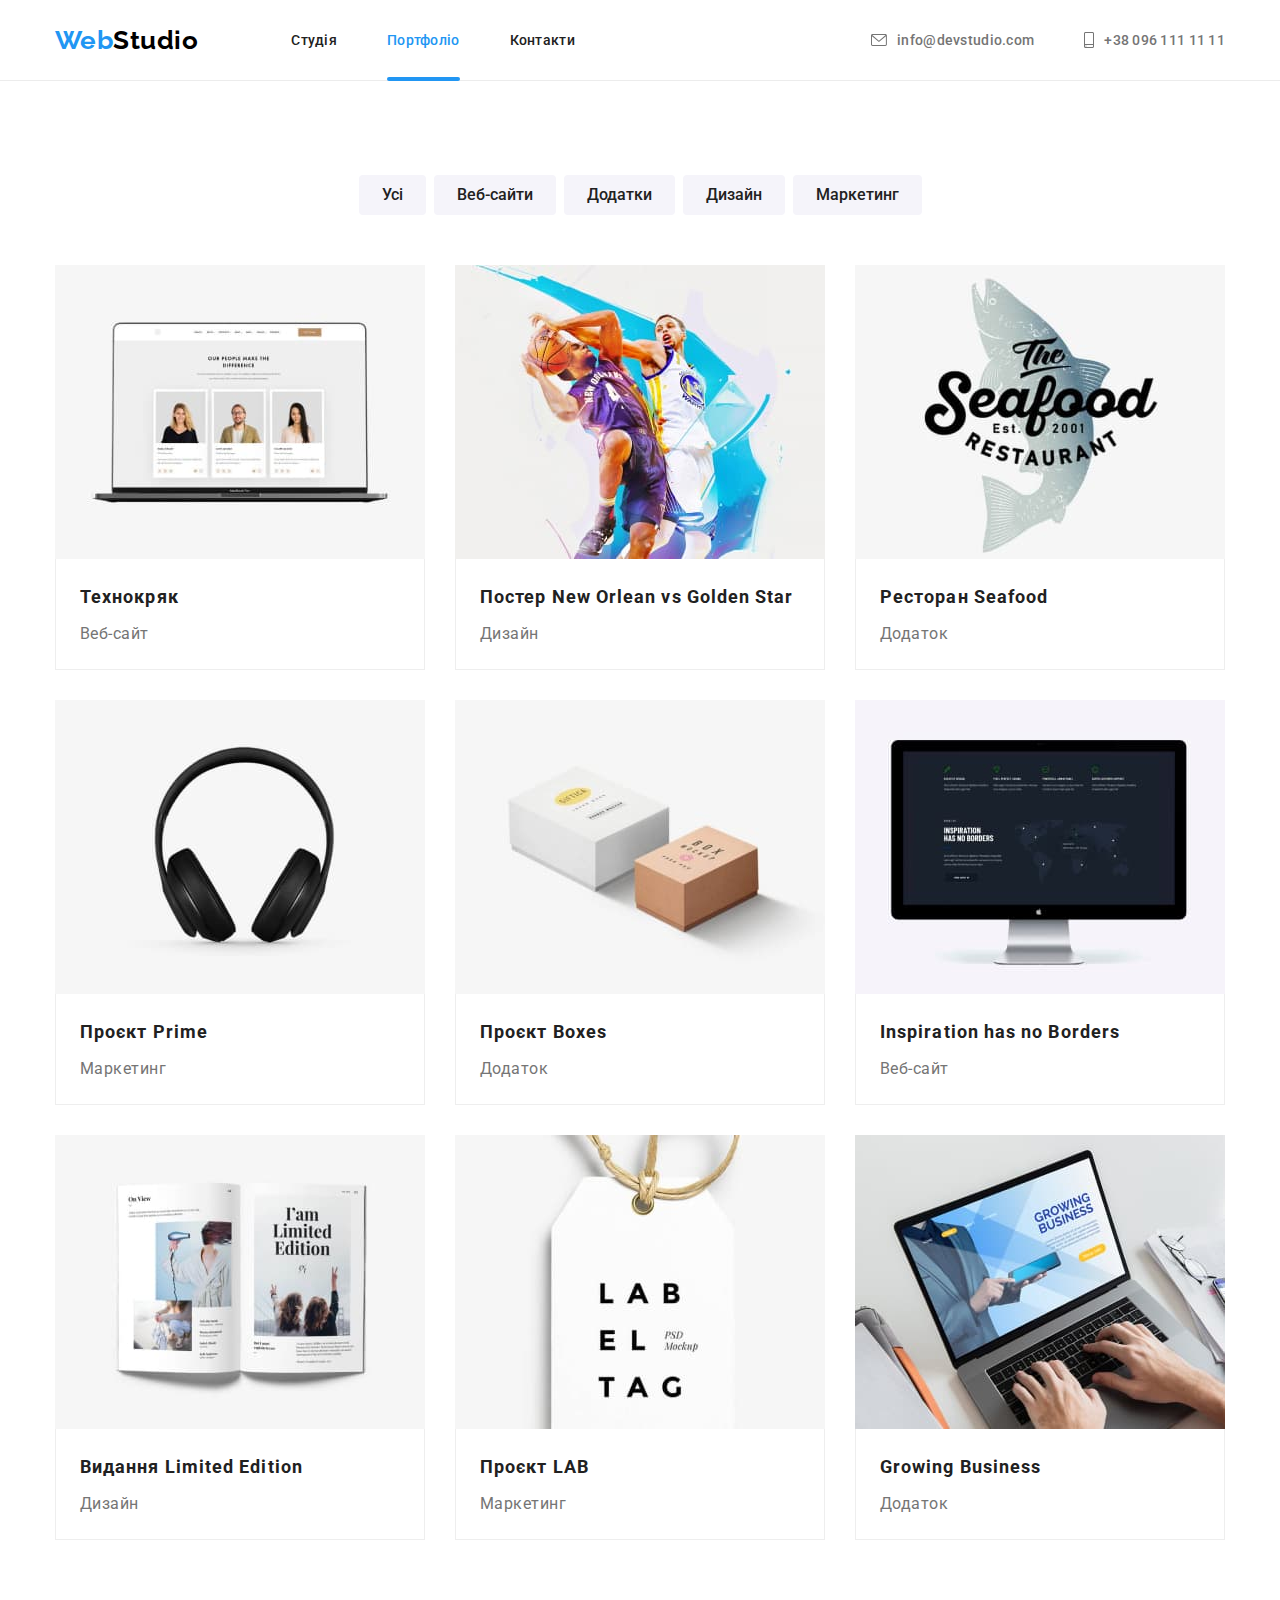
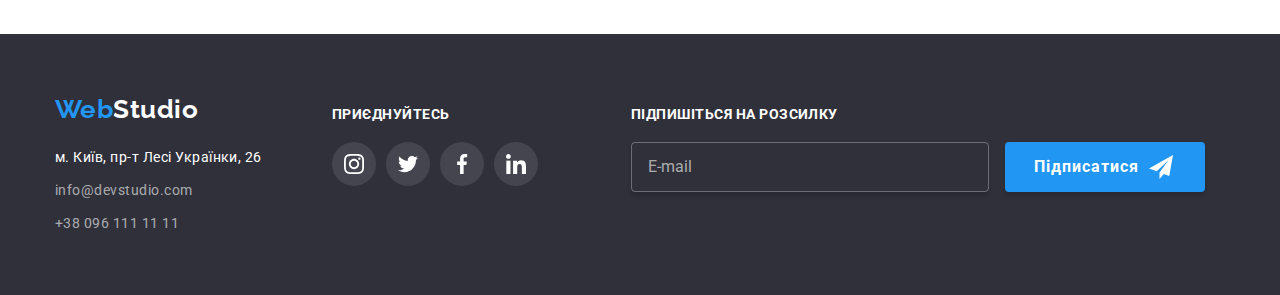
==== portfolio.html @ 0861af61 "4.12" ====
<!DOCTYPE html>
<html lang="uk">
  <head>
    <meta charset="UTF-8" />
    <meta http-equiv="X-UA-Compatible" content="IE=edge" />
    <meta name="viewport" content="width=device-width, initial-scale=1.0" />
    <title>Портфоліо</title>
    <link
      rel="stylesheet"
      href="https://cdnjs.cloudflare.com/ajax/libs/modern-normalize/1.1.0/modern-normalize.css"
    />
    <link
      href="https://fonts.googleapis.com/css2?family=Raleway:wght@700&family=Roboto:wght@400;500;700;900&display=swap"
      rel="stylesheet"
    />
    <link rel="stylesheet" href="./css/styles.css" />
  </head>
  <body class="page-body">
    <!-- Шапка сайта -->
    <header class="page-header">
      <div class="container">
        <a class="header-logo link" href="./index.html">
          <span class="header-logo-web">Web</span>Studio</a
        >
        <nav class="main-nav">
          <ul class="site-nav list">
            <li class="item">
              <a class="link" href="./index.html">Студія</a>
            </li>
            <li class="current item">
              <a class="current link" href="./portfolio.html">Портфоліо</a>
            </li>
            <li class="item"><a class="link" href="">Контакти</a></li>
          </ul>
        </nav>
        <ul class="auth-nav list">
          <li class="item">
            <a class="link" href="mailto:info@devstudio.com"
              ><svg class="auth-icon" width="16" height="12">
                <use href="./images/icons.svg#icon-envelope"></use></svg
              >info@devstudio.com</a
            >
          </li>
          <li class="item">
            <a class="link" href="tel:+380961111111"
              ><svg class="auth-icon" width="10" height="16">
                <use href="./images/icons.svg#icon-smartphone"></use></svg
              >+38 096 111 11 11</a
            >
          </li>
        </ul>
      </div>
    </header>
    <main>
      <!-- Портфоліо -->
      <section class="section portfolio">
        <div class="container">
          <h1 class="portfolio-title" hidden>Портфоліо</h1>
          <ul class="filters list">
            <li class="item">
              <button class="button" type="button">Усі</button>
            </li>
            <li class="item">
              <button class="button" type="button">Веб-сайти</button>
            </li>
            <li class="item">
              <button class="button" type="button">Додатки</button>
            </li>
            <li class="item">
              <button class="button" type="button">Дизайн</button>
            </li>
            <li class="item">
              <button class="button" type="button">Маркетинг</button>
            </li>
          </ul>
          <ul class="portfolio-list list">
            <li class="card">
              <a class="portfolio-link link" href="">
                <div class="portfolio-thumb">
                  <img
                    class="img"
                    src="./images/portfolio-technokryak.jpg"
                    alt="Сторінка сайту з трьома фото персоналу "
                    width="370"
                  />
                  <p class="caption">
                    Ресурс пропонує комплексні пропозиції з різним рівнем
                    функціоналу та сервісів. Все це дозволить відвідувачу
                    отримати вичерпні відомості про компанію чи приватну особу.
                  </p>
                </div>
                <div class="description">
                  <h2 class="title">Технокряк</h2>
                  <p class="text">Веб-сайт</p>
                </div>
              </a>
            </li>
            <li class="card">
              <a class="portfolio-link link" href="">
                <div class="portfolio-thumb">
                  <img
                    class="img"
                    src="./images/portfolio-poster.jpg"
                    alt="Фото баскетболістів у грі"
                    width="370"
                  />
                  <p class="caption">
                    Ресурс пропонує комплексні пропозиції з різним рівнем
                    функціоналу та сервісів. Все це дозволить відвідувачу
                    отримати вичерпні відомості про компанію чи приватну особу.
                  </p>
                </div>
                <div class="description">
                  <h2 class="title">Постер New Orlean vs Golden Star</h2>
                  <p class="text">Дизайн</p>
                </div>
              </a>
            </li>
            <li class="card">
              <a class="portfolio-link link" href="">
                <div class="portfolio-thumb">
                  <img
                    class="img"
                    src="./images/portfolio-seafood.jpg"
                    alt="Логотип ресторану Seafood"
                    width="370"
                  />
                  <p class="caption">
                    Ресурс пропонує комплексні пропозиції з різним рівнем
                    функціоналу та сервісів. Все це дозволить відвідувачу
                    отримати вичерпні відомості про компанію чи приватну особу.
                  </p>
                </div>
                <div class="description">
                  <h2 class="title">Ресторан Seafood</h2>
                  <p class="text">Додаток</p>
                </div>
              </a>
            </li>
            <li class="card">
              <a class="portfolio-link link" href="">
                <div class="portfolio-thumb">
                  <img
                    class="img"
                    src="./images/portfolio-prime.jpg"
                    alt="Навушники чорні"
                    width="370"
                  />
                  <p class="caption">
                    Ресурс пропонує комплексні пропозиції з різним рівнем
                    функціоналу та сервісів. Все це дозволить відвідувачу
                    отримати вичерпні відомості про компанію чи приватну особу.
                  </p>
                </div>
                <div class="description">
                  <h2 class="title">Проєкт Prime</h2>
                  <p class="text">Маркетинг</p>
                </div>
              </a>
            </li>
            <li class="card">
              <a class="portfolio-link link" href="">
                <div class="portfolio-thumb">
                  <img
                    class="img"
                    src="./images/portfolio-boxes.jpg"
                    alt="Дві коробки"
                    width="370"
                  />
                  <p class="caption">
                    Ресурс пропонує комплексні пропозиції з різним рівнем
                    функціоналу та сервісів. Все це дозволить відвідувачу
                    отримати вичерпні відомості про компанію чи приватну особу.
                  </p>
                </div>
                <div class="description">
                  <h2 class="title">Проєкт Boxes</h2>
                  <p class="text">Додаток</p>
                </div>
              </a>
            </li>
            <li class="card">
              <a class="portfolio-link link" href="">
                <div class="portfolio-thumb">
                  <img
                    class="img"
                    src="./images/portfolio-inspiration.jpg"
                    alt="Сторінка сайту з написами"
                    width="370"
                  />
                  <p class="caption">
                    Ресурс пропонує комплексні пропозиції з різним рівнем
                    функціоналу та сервісів. Все це дозволить відвідувачу
                    отримати вичерпні відомості про компанію чи приватну особу.
                  </p>
                </div>
                <div class="description">
                  <h2 class="title">Inspiration has no Borders</h2>
                  <p class="text">Веб-сайт</p>
                </div>
              </a>
            </li>
            <li class="card">
              <a class="portfolio-link link" href="">
                <div class="portfolio-thumb">
                  <img
                    class="img"
                    src="./images/portfolio-edition.jpg"
                    alt="Розгорнута книжка"
                    width="370"
                  />
                  <p class="caption">
                    Ресурс пропонує комплексні пропозиції з різним рівнем
                    функціоналу та сервісів. Все це дозволить відвідувачу
                    отримати вичерпні відомості про компанію чи приватну особу.
                  </p>
                </div>
                <div class="description">
                  <h2 class="title">Видання Limited Edition</h2>
                  <p class="text">Дизайн</p>
                </div>
              </a>
            </li>
            <li class="card">
              <a class="portfolio-link link" href="">
                <div class="portfolio-thumb">
                  <img
                    class="img"
                    src="./images/portfolio-lab.jpg"
                    alt="Бірка з лого LAB"
                    width="370"
                  />
                  <p class="caption">
                    Ресурс пропонує комплексні пропозиції з різним рівнем
                    функціоналу та сервісів. Все це дозволить відвідувачу
                    отримати вичерпні відомості про компанію чи приватну особу.
                  </p>
                </div>
                <div class="description">
                  <h2 class="title">Проєкт LAB</h2>
                  <p class="text">Маркетинг</p>
                </div>
              </a>
            </li>
            <li class="card">
              <a class="portfolio-link link" href="">
                <div class="portfolio-thumb">
                  <img
                    class="img"
                    src="./images/portfolio-business.jpg"
                    alt="В ноутбуці відкрита сторінка Growing Business"
                    width="370"
                  />
                  <p class="caption">
                    Ресурс пропонує комплексні пропозиції з різним рівнем
                    функціоналу та сервісів. Все це дозволить відвідувачу
                    отримати вичерпні відомості про компанію чи приватну особу.
                  </p>
                </div>
                <div class="description">
                  <h2 class="title">Growing Business</h2>
                  <p class="text">Додаток</p>
                </div>
              </a>
            </li>
          </ul>
        </div>
      </section>
    </main>
    <!-- Футер сайта  -->
    <footer class="footer">
      <div class="container">
        <div class="first-box">
          <a class="footer-logo link" href="/">
            <span class="footer-logo-web">Web</span>Studio</a
          >
          <address class="address">
            <ul class="list">
              <li class="item">
                <a
                  class="city link"
                  href="https://goo.gl/maps/1pyLAUd6PY9C7F6W9"
                  target="_blank"
                  rel="noopener noreferrer nofollow"
                  >м. Київ, пр-т Лесі Українки, 26
                </a>
              </li>
              <li class="item">
                <a class="link" href="mailto:info@devstudio.com"
                  >info@devstudio.com</a
                >
              </li>
              <li class="item">
                <a class="link" href="tel:+380961111111">+38 096 111 11 11</a>
              </li>
            </ul>
          </address>
        </div>
        <div class="social">
          <h2 class="social-title">приєднуйтесь</h2>
          <ul class="social-list list">
            <li class="social-item">
              <a class="social-link link" href="">
                <svg class="icon-link" width="20" height="20">
                  <use href="./images/icons.svg#icon-instagram"></use>
                </svg>
              </a>
            </li>
            <li class="social-item">
              <a class="social-link link" href="">
                <svg class="icon-link" width="20" height="20">
                  <use href="./images/icons.svg#icon-twitter"></use>
                </svg>
              </a>
            </li>
            <li class="social-item">
              <a class="social-link link" href="">
                <svg class="icon-link" width="20" height="20">
                  <use href="./images/icons.svg#icon-facebook"></use>
                </svg>
              </a>
            </li>
            <li class="social-item">
              <a class="social-link link" href="">
                <svg class="icon-link" width="20" height="20">
                  <use href="./images/icons.svg#icon-linkedin"></use>
                </svg>
              </a>
            </li>
          </ul>
        </div>
        <div class="subscription">
          <h2 class="subscription-title">Підпишіться на розсилку</h2>
          <form name="form-subscription">
            <label for="email" class="subscription-label"></label>
            <input
              class="subscription-input"
              type="email"
              name="email"
              id="email"
              placeholder="E-mail"
            />
            <button type="submit" class="subscription-button">
              Підписатися
              <svg class="subscription-icon" width="24" height="24">
                <use href="./images/icons.svg#icon-send"></use>
              </svg>
            </button>
          </form>
        </div>
      </div>
    </footer>
  </body>
</html>
---- css/styles.css ----
/* Колір основного тексту  #757575;  */
/* Вторинний колір текстy  #212121; */
/* Білий колір #FFFFFF; */
/* Колір акценту  #2196F3; */
/* Колір вторинного фону #F5F4FA; */
:root {
--primery-background-color: #FFFFFF;
--primery-text-color: #757575;
--title-text-color: #212121;
--accent-color: #2196F3;
--secondary-background-color:#F5F4FA;
--card-background-color: #FFFFFF;
--dark-text-color: #000000;
--light-text-color: #FFFFFF;
--aktive-hero-btn-color: #188CE8;
--dark-background-color: #2F303A;
--address-link-color: rgba(255, 255, 255, 0.6);
--border-card-color:#EEEEEE;
--footer-border-color: #ECECEC;
--card-gap: 30px;
--hero-bg-color: #C4C4C4;
--social-link-color: #AFB1B8;
--specialization-bg-color: rgba(47, 48, 58, 0.8);
--hover-overlay-color: rgba(33, 150, 243, 0.9);
--modal-backdrop-color:rgba(0, 0, 0, 0.2);
--modal-border-color:rgba(0, 0, 0, 0.1);
--footer-email-border-color:rgba(255, 255, 255, 0.3);
--footer-email-shadow-color:rgba(0, 0, 0, 0.15);
--input-border-color:rgba(33, 33, 33, 0.2);
--modal-placeholder-color:rgba(117, 117, 117, 0.5);
}
.page-body {
background-color: var(--primery-background-color);
color: var(--primery-text-color);

font-family: Roboto, sans-serif;
letter-spacing: 0.03em;
}

.container {
    width: 1200px;
    margin: 0 auto;
    padding: 0 15px;
  
}
.section {
    padding-top: 94px;
    padding-bottom: 94px;
}
h1,
h2,
h3,
p {
    margin: 0;
}

.list {
    list-style: none;
    padding: 0;
    margin: 0;
}

.link {
    text-decoration: none;   
}
.img{
    display: block;
    max-width: 100%;
}
.card {
    background-color: var(--card-background-color);
 
}
/* Шапка */
.page-header {
    border-bottom: 1px solid var(--footer-border-color);
}
.page-header .container {
    display: flex;
    align-items: center;
}
/* Логотип */
.header-logo {
    font-family: 'Raleway', sans-serif;
    font-weight: 700;
    font-size: 26px;
    line-height: calc(31/26);
  
    color: var(--dark-text-color);
}
.header-logo-web {
    color: var(--accent-color);
}
/* Навігація */
.site-nav {
    display: flex;
    margin-left: 93px;
}
.site-nav .item:not(:last-child){
    margin-right: 50px;
}
.site-nav .link {
    display: block;
    padding-top: 32px;
    padding-bottom: 32px;

    font-weight: 500;
    font-size: 14px;
    line-height: calc(16/14);
    letter-spacing: 0.02em;

    color: var(--title-text-color);

    transition: color 250ms cubic-bezier(0.4, 0, 0.2, 1);
    }
.site-nav .item.current {
    position: relative;
}
.site-nav .item.current::after{
    position: absolute;
    display: block;
    content: " ";
    bottom: -1px;
    border-radius: 2px;
    background-color: var(--accent-color);
    width: 100%;
    height: 4px;
}
.site-nav .current,
.site-nav .link:hover,
.site-nav .link:focus
{
    color: var(--accent-color);
}
.auth-nav {
    display: flex;
    margin-left: auto;
}
.auth-nav .item + .item {
    margin-left: 50px;
}
.auth-nav .link{
    display: flex;
    padding-top: 32px;
    padding-bottom: 32px;
    align-items: center;

    font-weight: 500;
    font-size: 14px;
    line-height: calc(16/14);
    letter-spacing: 0.02em;

    color: inherit;

    transition: color 250ms cubic-bezier(0.4, 0, 0.2, 1);
}
.auth-icon {
    fill: currentColor;
    margin-right: 10px;
}
.auth-nav .link:hover,
.auth-nav .link:focus {
    color: var(--accent-color);
   }
/* Баннер */
.hero {
    max-width: 1600px;
    margin-left: auto;
    margin-right: auto;
    background-image: 
linear-gradient(
    rgba(47, 48, 58, 0.4),
    rgba(47, 48, 58, 0.4)), 
    url(../images/hero-bg.jpg);
    background-repeat: no-repeat;
    background-position: center;
    background-size: cover;

    background-color: var(--hero-bg-color);
    text-align: center;
    padding-top: 200px;
    padding-bottom: 200px;
    align-items: center;
    }
.hero-title {
    margin-bottom: 30px;

    font-weight: 900;
    font-size: 44px;
    line-height: calc(60/44);
    letter-spacing: 0.06em;
    text-transform: uppercase;
    color: var(--light-text-color);

   
}
.hero-button {
    background-color: var(--accent-color);
    color: var(--light-text-color);

    cursor: pointer;

    font-family: inherit;
    font-weight: 700;
    font-size: 16px;
    line-height: calc(30/16);
    letter-spacing: 0.06em;

    display: inline-block;
    border: 1px solid transparent;
    border-radius: 4px; 
    padding: 10px 32px; 
    
    transition: background-color 250ms cubic-bezier(0.4, 0, 0.2, 1);
}
.second-hero-button:hover,
.second-hero-button:focus{
    background-color: var(--aktive-hero-btn-color);
}

/* Особливості */
.thumb {
    width: 270px;
    height: 120px;
    background-color: var(--secondary-background-color) ;
    padding: 25px 100px;
    margin-bottom: var(--card-gap);
}

.features-title {
    font-weight: 700;
    font-size: 36px;
    line-height: calc(42/36);
    text-align: center;

    color: var(--title-text-color);
}
.features-list {
    display: flex;
    flex-wrap: wrap;

    margin-top: calc(-1 * var(--card-gap));
    margin-left: calc(-1 * var(--card-gap));
}

.features-list .item {
    flex-basis: calc((100% - 4 * var(--card-gap))/4);
    margin-left: var(--card-gap);
    margin-top: var(--card-gap);
}

.features-list .title{
    margin-bottom: 10px;

    font-weight: 700;
    font-size: 14px;
    line-height: calc(16/14);
    letter-spacing: 0.03em;
    text-transform: uppercase;

    color: var(--title-text-color);
}
.features-list .text {
    font-size: 14px;
    line-height: calc(24/14);

    color: var(--primery-text-color);
}
/* Чим ми займаємося */
.section-special {
    padding-top: 0;
}
.specialization-list {
    display: flex;
    flex-wrap: wrap;

    margin-top: calc(-1 * var(--card-gap));
    margin-left: calc(-1 * var(--card-gap));
}
.specialization-list .item {
    position: relative;
    flex-basis: calc((100% - 3 * var(--card-gap))/3);
    margin-left: var(--card-gap);
    margin-top: var(--card-gap);
}
.specialization-title {
    margin-bottom: 50px;

    font-weight: 700;
    font-size: 36px;
    line-height: calc(42/36);
    text-align: center;

    color: var(--title-text-color);
}
.specialization-list .item-title {
    position: absolute;
    bottom: 0;
    left: 0;
    width: 100%;
    padding-top: 27px;
    padding-bottom: 27px;

    font-weight: 700;
    font-size: 14px;
    line-height: calc(16/14);
    text-align: center;
    text-transform: uppercase;

    color: var(--light-text-color);
    background-color: var(--specialization-bg-color);
}
/* Команда */
.team {
    background-color: var(--secondary-background-color);
   }
.team-list {
    display: flex;
    flex-wrap: wrap;

    margin-top: calc(-1 * var(--card-gap));
    margin-left: calc(-1 * var(--card-gap));
}
.team-list .img {
    margin-bottom: var(--card-gap);
}
.team-list .card {
    flex-basis: calc((100% - 4 * var(--card-gap))/4);
    margin-left: var(--card-gap);
    margin-top: var(--card-gap);

    border-radius: 0 0 4px 4px;
    box-shadow: 0 2px 1px rgba(0, 0, 0, 0.2),
            0 1px 1px rgba(0, 0, 0, 0.14),
            0 1px 3px rgba(0, 0, 0, 0.12);
}
.team-title {
    margin-bottom: 50px;

    font-weight: 700;
    font-size: 36px;
    line-height: calc(42/36);
    text-align: center;

    color: var(--title-text-color);
}
.team-list .title {
    margin-bottom: 10px;

    font-weight: 500;
    font-size: 16px;
    line-height: calc(19/16);
    text-align: center;

    color: var(--title-text-color);
}
.team-list .text {
    margin-bottom: 16px;
    font-size: 16px;
    line-height: calc(19/16);
    text-align: center;
}
.team .social-icons {
    display: flex;
    justify-content: center;
    margin-bottom: var(--card-gap);
}
.team .social-item {
    width: 44px;
    height: 44px;
    margin-right: 10px;
      }
.team .social-item:last-child {
    margin-right: 0;
}
.team .social-link {
    width: 100%;
    height: 100%;
    display: flex;
    align-items: center;
    justify-content: center;

    fill: var(--social-link-color);

    transition: border-radius 250ms cubic-bezier(0.4, 0, 0.2, 1),
    background-color 250ms cubic-bezier(0.4, 0, 0.2, 1),
    fill 250ms cubic-bezier(0.4, 0, 0.2, 1);
}
.team .social-link:hover,
.team .social-link:focus
{
    border-radius: 50%;
    background-color: var(--accent-color);
    fill: var(--light-text-color);
}

/* Наші клієнти */
.clients-title{
    font-weight: 700;
    font-size: 36px;
    line-height: calc(42/36);
    text-align: center;

    color: var(--title-text-color);

    margin-bottom: 50px;
}
.clients-list{
    display: flex;
    flex-wrap: wrap;
    
    margin-top: calc(-1 * var(--card-gap));
    margin-left: calc(-1 * var(--card-gap));
}
.clients-item {
    
    flex-basis: calc((100% - 6 * var(--card-gap))/6);
    margin-left: var(--card-gap);
    margin-top: var(--card-gap);
    justify-content: center;
    align-items: center;
            
}
.clients-icon {
    display: inline-block;
    color: var(--social-link-color);
    padding: 16px 31px 16px 31px; 
    border: 1px solid var(--social-link-color);
    border-radius: 4px;
    height: 92px;

    transition: color 250ms cubic-bezier(0.4, 0, 0.2, 1),
    border 250ms cubic-bezier(0.4, 0, 0.2, 1);
    }
.clients .link-icon {
    fill: currentColor;
  }
.clients-icon:hover,
.clients-icon:focus {
    color: var(--accent-color);
    border: 1px solid var(--accent-color);
  
}
/* Футер */
.footer {
    background-color: var(--dark-background-color);

    padding-top: 60px;
    padding-bottom: 60px;
}
.footer .container {
    display: flex;
    
}

.footer-logo {
     
    font-family: 'Raleway', sans-serif;
    font-weight: 700;
    font-size: 26px;
    line-height: calc(31/26);
 
    color: var(--light-text-color);
}
.footer-logo-web {
    color: var(--accent-color);
}
.address {
    margin-top: 20px;
}
.address .link{
    font-style: normal;
    font-size: 14px;
    line-height: calc(24/14);

    color: var(--address-link-color);

    transition: color 250ms cubic-bezier(0.4, 0, 0.2, 1);
}
.address .item:not(:last-child) {
    margin-bottom: 9px;
}
.address .city {
    font-size: 14px;
    line-height: calc(24/14);
       
    color: var(--light-text-color);
}
.address .link:hover,
.address .link:focus {
    color: var(--accent-color);
}
.footer .social-list{
    display: flex;

}
.footer .social {
    max-width: 206px;
    height: 80px;
    margin-top: 12px;
    margin-left: 70px;
}
.footer .social-title {
    font-weight: 700;
    font-size: 14px;
    line-height: calc(16/14);
    text-transform: uppercase;
    color: var(--light-text-color);

    margin-bottom: 20px;
}
.footer .social-item{
    width: 44px;
    height: 44px;
    margin-right: 10px;
}
.footer .social-item:last-child{
    margin-right: 0;
}
.footer .social-link {
    width: 100%;
    height: 100%;
    display: flex;
    align-items: center;
    justify-content: center;
    border-radius: 50%;
    background-color: rgba(255, 255, 255, 0.1);;
    color: var(--light-text-color);

    transition: background-color 250ms cubic-bezier(0.4, 0, 0.2, 1);
}
.footer .icon-link{
    fill: currentColor;
}
.footer .social-link:hover,
.footer .social-link:focus {
    background-color: var(--accent-color);
}
.footer .subscription {
    /* width: 570px; */
    height: 86px;
    margin-top: 12px;
    margin-left: 93px;
}
.subscription-title {
    font-weight: 700;
    font-size: 14px;
    line-height: calc(16/14);
    text-transform: uppercase;
    color: var(--light-text-color);

    margin-bottom: 20px;

}
.subscription-input {
    width: 358px;
    height: 50px;
    border: 1px solid var(--footer-email-border-color);
    box-shadow: 0px 4px 4px var(--footer-email-shadow-color);
    border-radius: 4px;
    background-color: inherit;
    padding-left: 16px;

    font-size: 16px;
    line-height: calc(20/16);
    color: var(--address-link-color);
}
.subscription-input::placeholder{
    font-size: 16px;
    line-height: calc(20/16);
    color: var(--address-link-color);
}
.subscription-button{
    display: inline-block;
    position: relative;
    width: 200px;
    height: 50px;
    margin-left: 12px;
    cursor: pointer;
    text-align: left ;
    padding-left: 28px;

    background-color:var(--accent-color);
    border: 1px solid transparent;
    box-shadow: 0px 4px 4px var(--footer-email-shadow-color);
    border-radius: 4px;

    font-weight: 700;
    font-size: 16px;
    line-height: calc(30/16);
    letter-spacing: 0.06em;
    
    color: var(--light-text-color);
}
.subscription-icon {
    position: absolute;
    margin-left: 10px;
    top: 50%;
    transform: translateY(-50%);
}
/* Портфоліо */
.portfolio .filters {
    display: flex;
    justify-content: center;
    margin-bottom: 50px;
}
.filters .item +.item {
    margin-left: 8px;
}
.portfolio .button {
    border: 1px solid transparent;
    border-radius: 4px;
    padding: 6px 22px;
    
    cursor: pointer;
    
    font-family: inherit;
    font-weight: 500;
    font-size: 16px;
    line-height: calc(26/16);
    text-align: center;

    background-color: var(--secondary-background-color);
    color: var(--title-text-color);

    transition: background-color 250ms cubic-bezier(0.4, 0, 0.2, 1),
    color 250ms cubic-bezier(0.4, 0, 0.2, 1),
    box-shadow 250ms cubic-bezier(0.4, 0, 0.2, 1);
}
.portfolio .button:hover,
.portfolio .button:focus {
    background-color: var(--accent-color);
    color: var(--light-text-color);

    box-shadow: 0 2px 2px rgba(0, 0, 0, 0.12),
    0 1px 2px rgba(0, 0, 0, 0.08),
    0 3px 1px rgba(0, 0, 0, 0.1);
}
.portfolio-list {
    display: flex;
    flex-wrap: wrap;

    margin-top: calc(-1 * var(--card-gap));
    margin-left: calc(-1 * var(--card-gap));
}
.portfolio-list .card {
    flex-basis: calc((100% - 3 * var(--card-gap))/3);
    margin-left: var(--card-gap);
    margin-top: var(--card-gap);
display: block;
    transition: box-shadow 250ms cubic-bezier(0.4, 0, 0.2, 1);
}
.portfolio-list .card:hover ,
.portfolio-list .card:focus {
    box-shadow: 1px 4px 6px rgba(0, 0, 0, 0.16),
    0 4px 4px rgba(0, 0, 0, 0.06),
    0 1px 1px rgba(0, 0, 0, 0.12);
}
.portfolio .description {
    padding: 20px 24px;
    border-left: 1px solid var(--border-card-color);
    border-right: 1px solid var(--border-card-color);
    border-bottom: 1px solid var(--border-card-color);
}
.portfolio-list .title {
    margin-bottom: 4px;

    font-weight: 700;
    font-size: 18px;
    line-height: calc(36/18);
    letter-spacing: 0.06em;

    color: var(--title-text-color);
}
.portfolio-list .text {
    font-size: 16px;
    line-height: calc(30/16);
    color: var(--primery-text-color);
}
.portfolio-thumb {
    position: relative;
    overflow: hidden;
}
.portfolio .caption {
    position: absolute;
    top: 0;
    left: 0;
  
    width: 100%;
    height: 100%;
    padding: 63px 24px;

    font-size: 18px;
    line-height: calc(28/18);
    color: var(--light-text-color);
    background-color: var(--hover-overlay-color);
    
    transform: translateY(101%);
    transition: transform 250ms cubic-bezier(0.4, 0, 0.2, 1);
}
.portfolio-list .card :hover .caption,
.portfolio-list .card :focus .caption {
    transform: translateY(0);
}
/* Модальне вікно */
.modal-backdrop {
    position: fixed;
    top: 0;
    bottom: 0;
    left: 0;
    right: 0;
    background-color: var(--modal-backdrop-color);
    border: 1px solid var(--modal-border-color);
    transition: opacity 250ms cubic-bezier(0.4, 0, 0.2, 1), 
    visibility 250ms cubic-bezier(0.4, 0, 0.2, 1);
}

.modal-backdrop.is-hidden .modal {
    top: 50%;
    left: 50%;
    transform: translate(-50%, -50%) scale(1.1);
    }

.modal {
    width: 528px;
    height: 581px;
    position: absolute;
    top: 50%;
    left: 50%;
    transform: translate(-50%, -50%) scale(1);
    transition: transform 250ms cubic-bezier(0.4, 0, 0.2, 1),
    opacity 250ms cubic-bezier(0.4, 0, 0.2, 1);
    background-color: var(--primery-background-color);
    border-radius: 4px;
}

.modal .close-sign {
    position: absolute;
    width: 30px;
    height: 30px;
    top: 8px;
    right: 8px;
    display: flex;
    align-items: center;
    justify-content: center;
    cursor: pointer;
    border: 1px solid var(--modal-border-color);
    border-radius: 50%;
    background-color: var(--primery-background-color);
    color: var(--dark-text-color);
    transition: fill 250ms cubic-bezier(0.4, 0, 0.2, 1);
}
.icon-modal{
    fill: currentColor;
   }
.close-sign :hover,
.close-sign :focus{
    fill: var(--accent-color);
}
.is-hidden {
    visibility: hidden;
    opacity: 0;
    pointer-events: none;
}
.modal {
    padding: 40px;
    align-items: center;
    /* text-align: center; */
}

.modal-title{
    margin-bottom: 12px;

    font-weight: 700;
    font-size: 20px;
    line-height: calc(23/20);
    text-align: center;
    
    color: var(--title-text-color);
}
.modal-label {
    display: block;
    margin-bottom: 4px;
    font-size: 12px;
    line-height: calc(14/12);
    letter-spacing: 0.01em;

    color: var(--primery-text-color);
}
.modal-input {
    width: 100%;
    height: 40px;
    margin-bottom: 0;
    border: 1px solid var(--input-border-color);
    border-radius: 4px;
    transition: outline-style 250ms cubic-bezier(0.4, 0, 0.2, 1),
    color 250ms cubic-bezier(0.4, 0, 0.2, 1),
    border-color 250ms cubic-bezier(0.4, 0, 0.2, 1);

}
.input-wrapper {
    display: block;
    position: relative;
    margin-bottom: 10px;
    color:var(--title-text-color) ;
}

.input-icon {
     position: absolute;
        left: 12px;
        top: 50%;
        transform: translateY(-50%);
    fill: currentColor;
    transition: fill 250ms cubic-bezier(0.4, 0, 0.2, 1);
}
.modal-input:hover,
.modal-input:focus{
    outline-style: none;
    color: var(--accent-color);
    border-color: var(--accent-color);
}
.modal-input:hover+.input-icon,
.modal-input:focus+.input-icon {
    fill: var(--accent-color);
}
.modal-input {
    padding-left: 42px;
    line-height: calc(16/14);
        letter-spacing: 0.01em;
    
        color: var(--modal-placeholder-color);
}
.modal-textarea {
     height: 120px;
     padding: 12px 16px;
     margin-bottom: 20px;
    resize: none;
   
}
.modal-input::placeholder {
    font-size: 12px;
    line-height: calc(16/14);
    letter-spacing: 0.01em;

    color: var(--modal-placeholder-color);
}
.visually-hidden {
    position: absolute;
    width: 1px;
    height: 1px;
    margin: -1px;
    border: 0;
    padding: 0;
    white-space: nowrap;
    clip-path: inset(100%);
    clip: rect(0 0 0 0);
    overflow: hidden;
}
.checkbox-agree{
    display: flex;
    margin-bottom: 30px;
    font-size: 14px;
    line-height: calc(24/14);
    align-items: center;
    color: var(--primery-text-color);
}
.checkbox-link{
    margin-left: 5px;
    color: var(--accent-color) ;
}
.checkbox-agree .icon-wrapper {
    display: flex;
    align-items: center;
    justify-content: center;
    margin-right: 8px;
    width: 16px;
    height: 15px;
    border: 2px solid var(--title-text-color);
    border-radius: 2px;
    
}
.checkbox-agree .agree-icon {
    fill: transparent;
}
.check-line .input:checked+.checkbox-agree .icon-wrapper {
    background-color: var(--accent-color);
    border: none;
}

.check-line input:checked+.checkbox-agree .agree-icon {
    fill: #ffffff;
}
.form-button{
    position: absolute;
    bottom: 40px;
    left: 50%;
    transform: translateX(-50%);

    display: inline-block;
    border: 1px solid transparent;
    padding: 10px 52px;
    cursor: pointer;
    font-family: inherit;
    font-weight: 700;
    font-size: 16px;
    line-height: calc(30/16);
    letter-spacing: 0.06em;

    color:var(--light-text-color);
    background-color: var(--accent-color);
    box-shadow: 0px 4px 4px rgba(0, 0, 0, 0.15);
    border-radius: 4px;
}
.form-button:hover,
.form-button:focus {
    background-color: var(--aktive-hero-btn-color);
}
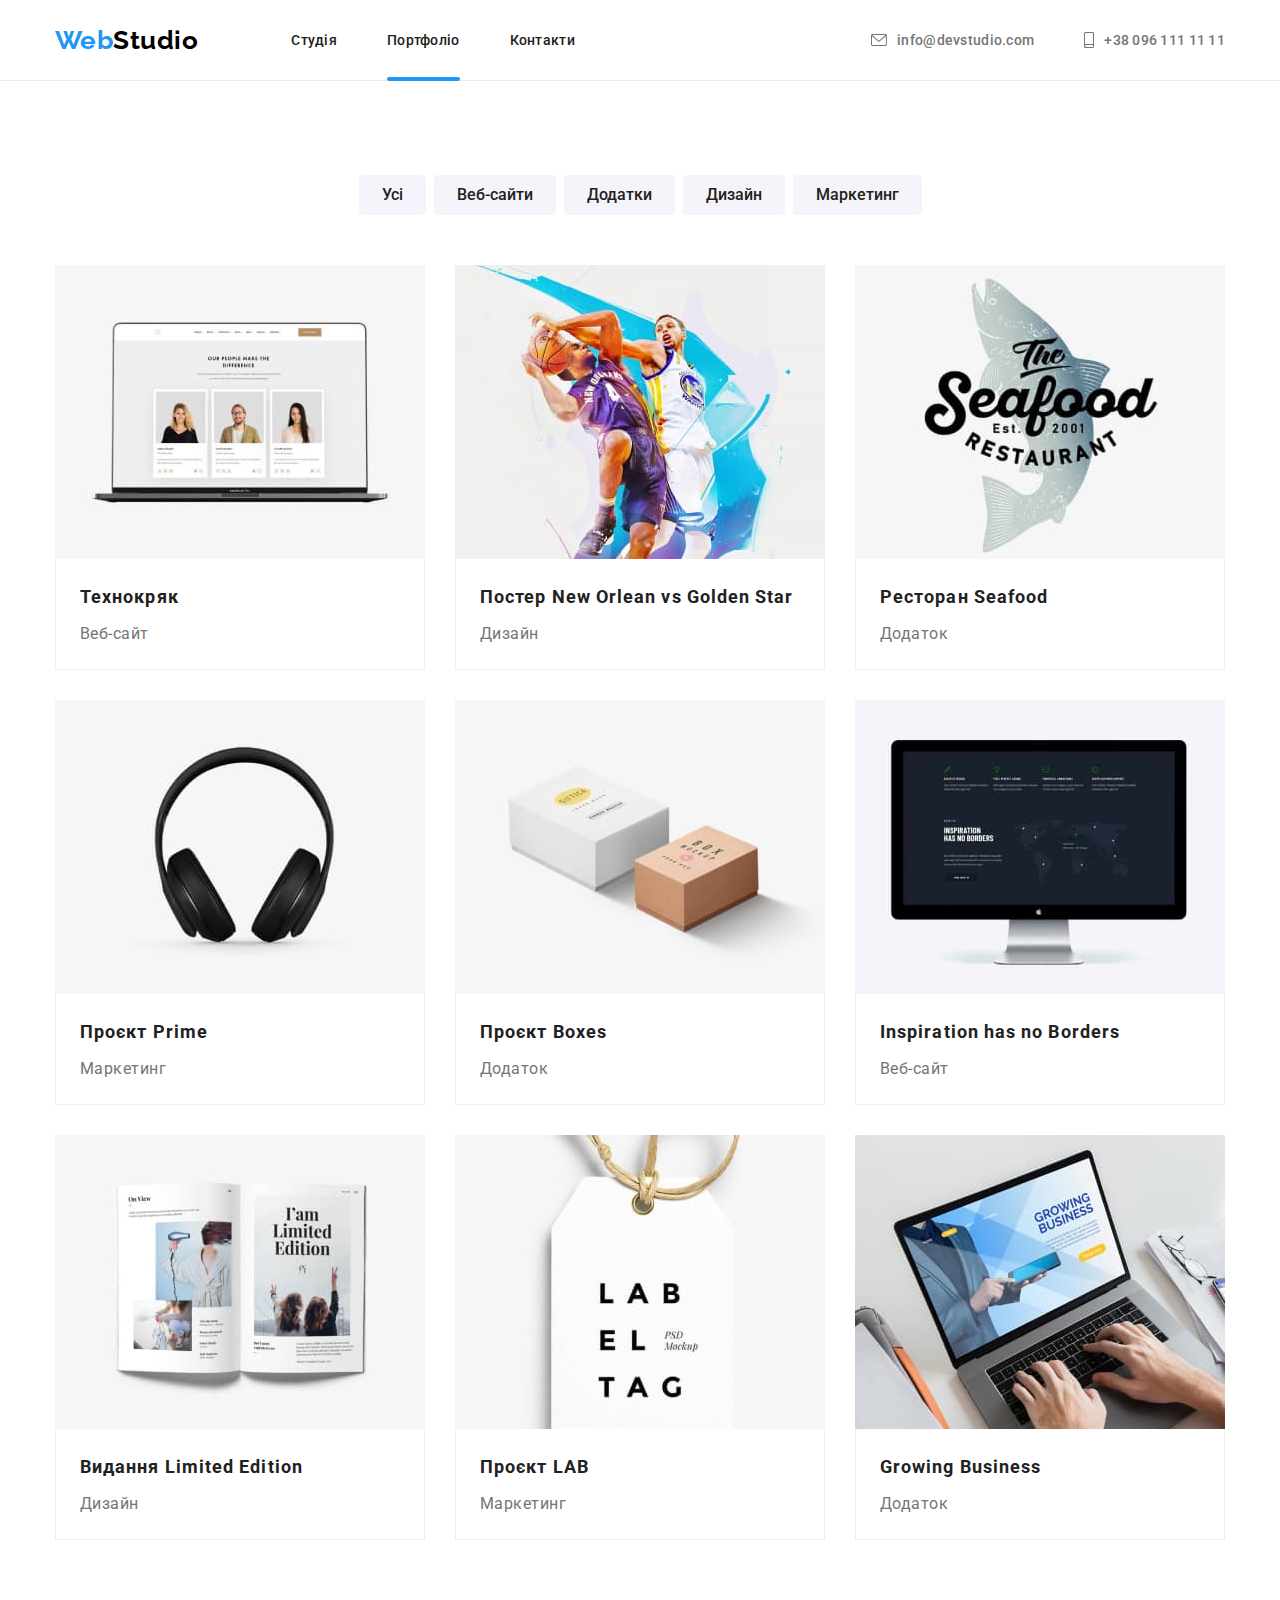
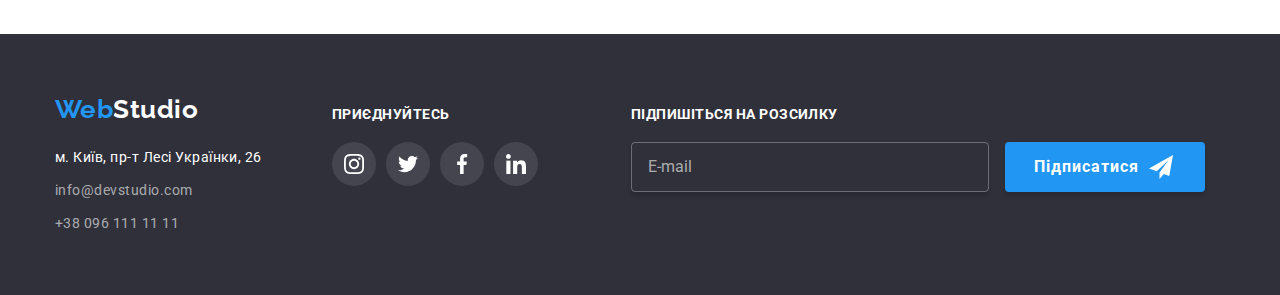
==== commit ff467919: "4.12" ====
--- a/portfolio.html
+++ b/portfolio.html
@@ -13,37 +13,45 @@
       href="https://fonts.googleapis.com/css2?family=Raleway:wght@700&family=Roboto:wght@400;500;700;900&display=swap"
       rel="stylesheet"
     />
-    <link rel="stylesheet" href="./css/styles.css" />
+    <link rel="stylesheet" href="./css/main.min.css" />
   </head>
   <body class="page-body">
     <!-- Шапка сайта -->
     <header class="page-header">
       <div class="container">
-        <a class="header-logo link" href="./index.html">
-          <span class="header-logo-web">Web</span>Studio</a
+        <a class="logo link page-header__logo" href="./index.html">
+          <span class="logo__web">Web</span>Studio</a
         >
         <nav class="main-nav">
           <ul class="site-nav list">
-            <li class="item">
-              <a class="link" href="./index.html">Студія</a>
-            </li>
-            <li class="current item">
-              <a class="current link" href="./portfolio.html">Портфоліо</a>
-            </li>
-            <li class="item"><a class="link" href="">Контакти</a></li>
+            <li class="site-nav__item ">
+              <a
+                class="site-nav__link link"
+                href="./index.html"
+                >Студія</a
+              >
+            </li>
+            <li class="site-nav__item site-nav__item--current">
+              <a class="site-nav__link site-nav__link--current link" href="./portfolio.html"
+                >Портфоліо</a
+              >
+            </li>
+            <li class="site-nav__item">
+              <a class="site-nav__link link" href="">Контакти</a>
+            </li>
           </ul>
         </nav>
         <ul class="auth-nav list">
-          <li class="item">
-            <a class="link" href="mailto:info@devstudio.com"
-              ><svg class="auth-icon" width="16" height="12">
+          <li class="auth-nav__item">
+            <a class="auth-nav__link link" href="mailto:info@devstudio.com"
+              ><svg class="auth-nav__icon" width="16" height="12">
                 <use href="./images/icons.svg#icon-envelope"></use></svg
               >info@devstudio.com</a
             >
           </li>
-          <li class="item">
-            <a class="link" href="tel:+380961111111"
-              ><svg class="auth-icon" width="10" height="16">
+          <li class="auth-nav__item">
+            <a class="auth-nav__link link" href="tel:+380961111111"
+              ><svg class="auth-nav__icon" width="10" height="16">
                 <use href="./images/icons.svg#icon-smartphone"></use></svg
               >+38 096 111 11 11</a
             >
@@ -55,211 +63,211 @@
       <!-- Портфоліо -->
       <section class="section portfolio">
         <div class="container">
-          <h1 class="portfolio-title" hidden>Портфоліо</h1>
-          <ul class="filters list">
-            <li class="item">
-              <button class="button" type="button">Усі</button>
-            </li>
-            <li class="item">
-              <button class="button" type="button">Веб-сайти</button>
-            </li>
-            <li class="item">
-              <button class="button" type="button">Додатки</button>
-            </li>
-            <li class="item">
-              <button class="button" type="button">Дизайн</button>
-            </li>
-            <li class="item">
-              <button class="button" type="button">Маркетинг</button>
+          <h1 class="portfolio__title" hidden>Портфоліо</h1>
+          <ul class="portfolio__filters list">
+            <li class="portfolio__filters-item">
+              <button class="portfolio__button" type="button">Усі</button>
+            </li>
+            <li class="portfolio__filters-item">
+              <button class="portfolio__button" type="button">Веб-сайти</button>
+            </li>
+            <li class="portfolio__filters-item">
+              <button class="portfolio__button" type="button">Додатки</button>
+            </li>
+            <li class="portfolio__filters-item">
+              <button class="portfolio__button" type="button">Дизайн</button>
+            </li>
+            <li class="portfolio__filters-item">
+              <button class="portfolio__button" type="button">Маркетинг</button>
             </li>
           </ul>
-          <ul class="portfolio-list list">
-            <li class="card">
-              <a class="portfolio-link link" href="">
-                <div class="portfolio-thumb">
-                  <img
-                    class="img"
+          <ul class="portfolio__list list">
+            <li class="project">
+              <a class="project__link link" href="">
+                <div class="project__thumb">
+                  <img
+                    class="img project__image"
                     src="./images/portfolio-technokryak.jpg"
                     alt="Сторінка сайту з трьома фото персоналу "
                     width="370"
                   />
-                  <p class="caption">
-                    Ресурс пропонує комплексні пропозиції з різним рівнем
-                    функціоналу та сервісів. Все це дозволить відвідувачу
-                    отримати вичерпні відомості про компанію чи приватну особу.
-                  </p>
-                </div>
-                <div class="description">
-                  <h2 class="title">Технокряк</h2>
-                  <p class="text">Веб-сайт</p>
-                </div>
-              </a>
-            </li>
-            <li class="card">
-              <a class="portfolio-link link" href="">
-                <div class="portfolio-thumb">
-                  <img
-                    class="img"
+                  <p class="project__caption">
+                    Ресурс пропонує комплексні пропозиції з різним рівнем
+                    функціоналу та сервісів. Все це дозволить відвідувачу
+                    отримати вичерпні відомості про компанію чи приватну особу.
+                  </p>
+                </div>
+                <div class="project__description">
+                  <h2 class="project__title">Технокряк</h2>
+                  <p class="project__text">Веб-сайт</p>
+                </div>
+              </a>
+            </li>
+            <li class="project">
+              <a class="project__link link" href="">
+                <div class="project__thumb">
+                  <img
+                    class="img project__image"
                     src="./images/portfolio-poster.jpg"
                     alt="Фото баскетболістів у грі"
                     width="370"
                   />
-                  <p class="caption">
-                    Ресурс пропонує комплексні пропозиції з різним рівнем
-                    функціоналу та сервісів. Все це дозволить відвідувачу
-                    отримати вичерпні відомості про компанію чи приватну особу.
-                  </p>
-                </div>
-                <div class="description">
-                  <h2 class="title">Постер New Orlean vs Golden Star</h2>
-                  <p class="text">Дизайн</p>
-                </div>
-              </a>
-            </li>
-            <li class="card">
-              <a class="portfolio-link link" href="">
-                <div class="portfolio-thumb">
-                  <img
-                    class="img"
+                  <p class="project__caption">
+                    Ресурс пропонує комплексні пропозиції з різним рівнем
+                    функціоналу та сервісів. Все це дозволить відвідувачу
+                    отримати вичерпні відомості про компанію чи приватну особу.
+                  </p>
+                </div>
+                <div class="project__description">
+                  <h2 class="project__title">Постер New Orlean vs Golden Star</h2>
+                  <p class="project__text">Дизайн</p>
+                </div>
+              </a>
+            </li>
+            <li class="project">
+              <a class="project__link link" href="">
+                <div class="project__thumb">
+                  <img
+                    class="img project__image"
                     src="./images/portfolio-seafood.jpg"
                     alt="Логотип ресторану Seafood"
                     width="370"
                   />
-                  <p class="caption">
-                    Ресурс пропонує комплексні пропозиції з різним рівнем
-                    функціоналу та сервісів. Все це дозволить відвідувачу
-                    отримати вичерпні відомості про компанію чи приватну особу.
-                  </p>
-                </div>
-                <div class="description">
-                  <h2 class="title">Ресторан Seafood</h2>
-                  <p class="text">Додаток</p>
-                </div>
-              </a>
-            </li>
-            <li class="card">
-              <a class="portfolio-link link" href="">
-                <div class="portfolio-thumb">
-                  <img
-                    class="img"
+                  <p class="project__caption">
+                    Ресурс пропонує комплексні пропозиції з різним рівнем
+                    функціоналу та сервісів. Все це дозволить відвідувачу
+                    отримати вичерпні відомості про компанію чи приватну особу.
+                  </p>
+                </div>
+                <div class="project__description">
+                  <h2 class="project__title">Ресторан Seafood</h2>
+                  <p class="project__text">Додаток</p>
+                </div>
+              </a>
+            </li>
+            <li class="project">
+              <a class="project__link link" href="">
+                <div class="project__thumb">
+                  <img
+                    class="img project__image"
                     src="./images/portfolio-prime.jpg"
                     alt="Навушники чорні"
                     width="370"
                   />
-                  <p class="caption">
-                    Ресурс пропонує комплексні пропозиції з різним рівнем
-                    функціоналу та сервісів. Все це дозволить відвідувачу
-                    отримати вичерпні відомості про компанію чи приватну особу.
-                  </p>
-                </div>
-                <div class="description">
-                  <h2 class="title">Проєкт Prime</h2>
-                  <p class="text">Маркетинг</p>
-                </div>
-              </a>
-            </li>
-            <li class="card">
-              <a class="portfolio-link link" href="">
-                <div class="portfolio-thumb">
-                  <img
-                    class="img"
+                  <p class="project__caption">
+                    Ресурс пропонує комплексні пропозиції з різним рівнем
+                    функціоналу та сервісів. Все це дозволить відвідувачу
+                    отримати вичерпні відомості про компанію чи приватну особу.
+                  </p>
+                </div>
+                <div class="project__description">
+                  <h2 class="project__title">Проєкт Prime</h2>
+                  <p class="project__text">Маркетинг</p>
+                </div>
+              </a>
+            </li>
+            <li class="project">
+              <a class="project__link link" href="">
+                <div class="project__thumb">
+                  <img
+                    class="img project__image"
                     src="./images/portfolio-boxes.jpg"
                     alt="Дві коробки"
                     width="370"
                   />
-                  <p class="caption">
-                    Ресурс пропонує комплексні пропозиції з різним рівнем
-                    функціоналу та сервісів. Все це дозволить відвідувачу
-                    отримати вичерпні відомості про компанію чи приватну особу.
-                  </p>
-                </div>
-                <div class="description">
-                  <h2 class="title">Проєкт Boxes</h2>
-                  <p class="text">Додаток</p>
-                </div>
-              </a>
-            </li>
-            <li class="card">
-              <a class="portfolio-link link" href="">
-                <div class="portfolio-thumb">
-                  <img
-                    class="img"
+                  <p class="project__caption">
+                    Ресурс пропонує комплексні пропозиції з різним рівнем
+                    функціоналу та сервісів. Все це дозволить відвідувачу
+                    отримати вичерпні відомості про компанію чи приватну особу.
+                  </p>
+                </div>
+                <div class="project__description">
+                  <h2 class="project__title">Проєкт Boxes</h2>
+                  <p class="project__text">Додаток</p>
+                </div>
+              </a>
+            </li>
+            <li class="project">
+              <a class="project__link link" href="">
+                <div class="project__thumb">
+                  <img
+                    class="img project__image"
                     src="./images/portfolio-inspiration.jpg"
                     alt="Сторінка сайту з написами"
                     width="370"
                   />
-                  <p class="caption">
-                    Ресурс пропонує комплексні пропозиції з різним рівнем
-                    функціоналу та сервісів. Все це дозволить відвідувачу
-                    отримати вичерпні відомості про компанію чи приватну особу.
-                  </p>
-                </div>
-                <div class="description">
-                  <h2 class="title">Inspiration has no Borders</h2>
-                  <p class="text">Веб-сайт</p>
-                </div>
-              </a>
-            </li>
-            <li class="card">
-              <a class="portfolio-link link" href="">
-                <div class="portfolio-thumb">
-                  <img
-                    class="img"
+                  <p class="project__caption">
+                    Ресурс пропонує комплексні пропозиції з різним рівнем
+                    функціоналу та сервісів. Все це дозволить відвідувачу
+                    отримати вичерпні відомості про компанію чи приватну особу.
+                  </p>
+                </div>
+                <div class="project__description">
+                  <h2 class="project__title">Inspiration has no Borders</h2>
+                  <p class="project__text">Веб-сайт</p>
+                </div>
+              </a>
+            </li>
+            <li class="project">
+              <a class="project__link link" href="">
+                <div class="project__thumb">
+                  <img
+                    class="img project__image"
                     src="./images/portfolio-edition.jpg"
                     alt="Розгорнута книжка"
                     width="370"
                   />
-                  <p class="caption">
-                    Ресурс пропонує комплексні пропозиції з різним рівнем
-                    функціоналу та сервісів. Все це дозволить відвідувачу
-                    отримати вичерпні відомості про компанію чи приватну особу.
-                  </p>
-                </div>
-                <div class="description">
-                  <h2 class="title">Видання Limited Edition</h2>
-                  <p class="text">Дизайн</p>
-                </div>
-              </a>
-            </li>
-            <li class="card">
-              <a class="portfolio-link link" href="">
-                <div class="portfolio-thumb">
-                  <img
-                    class="img"
+                  <p class="project__caption">
+                    Ресурс пропонує комплексні пропозиції з різним рівнем
+                    функціоналу та сервісів. Все це дозволить відвідувачу
+                    отримати вичерпні відомості про компанію чи приватну особу.
+                  </p>
+                </div>
+                <div class="project__description">
+                  <h2 class="project__title">Видання Limited Edition</h2>
+                  <p class="project__text">Дизайн</p>
+                </div>
+              </a>
+            </li>
+            <li class="project">
+              <a class="project__link link" href="">
+                <div class="project__thumb">
+                  <img
+                    class="img project__image"
                     src="./images/portfolio-lab.jpg"
                     alt="Бірка з лого LAB"
                     width="370"
                   />
-                  <p class="caption">
-                    Ресурс пропонує комплексні пропозиції з різним рівнем
-                    функціоналу та сервісів. Все це дозволить відвідувачу
-                    отримати вичерпні відомості про компанію чи приватну особу.
-                  </p>
-                </div>
-                <div class="description">
-                  <h2 class="title">Проєкт LAB</h2>
-                  <p class="text">Маркетинг</p>
-                </div>
-              </a>
-            </li>
-            <li class="card">
-              <a class="portfolio-link link" href="">
-                <div class="portfolio-thumb">
-                  <img
-                    class="img"
+                  <p class="project__caption">
+                    Ресурс пропонує комплексні пропозиції з різним рівнем
+                    функціоналу та сервісів. Все це дозволить відвідувачу
+                    отримати вичерпні відомості про компанію чи приватну особу.
+                  </p>
+                </div>
+                <div class="project__description">
+                  <h2 class="project__title">Проєкт LAB</h2>
+                  <p class="project__text">Маркетинг</p>
+                </div>
+              </a>
+            </li>
+            <li class="project">
+              <a class="project__link link" href="">
+                <div class="project__thumb">
+                  <img
+                    class="img project__image"
                     src="./images/portfolio-business.jpg"
                     alt="В ноутбуці відкрита сторінка Growing Business"
                     width="370"
                   />
-                  <p class="caption">
-                    Ресурс пропонує комплексні пропозиції з різним рівнем
-                    функціоналу та сервісів. Все це дозволить відвідувачу
-                    отримати вичерпні відомості про компанію чи приватну особу.
-                  </p>
-                </div>
-                <div class="description">
-                  <h2 class="title">Growing Business</h2>
-                  <p class="text">Додаток</p>
+                  <p class="project__caption">
+                    Ресурс пропонує комплексні пропозиції з різним рівнем
+                    функціоналу та сервісів. Все це дозволить відвідувачу
+                    отримати вичерпні відомості про компанію чи приватну особу.
+                  </p>
+                </div>
+                <div class="project__description">
+                  <h2 class="project__title">Growing Business</h2>
+                  <p class="project__text">Додаток</p>
                 </div>
               </a>
             </li>
@@ -268,61 +276,75 @@
       </section>
     </main>
     <!-- Футер сайта  -->
-    <footer class="footer">
-      <div class="container">
-        <div class="first-box">
-          <a class="footer-logo link" href="/">
-            <span class="footer-logo-web">Web</span>Studio</a
+     <footer class="footer">
+      <div class="container footer__container">
+        <div class="footer__first-box">
+          <a class="logo link footer__logo" href="/">
+            <span class="logo__web">Web</span>Studio</a
           >
-          <address class="address">
-            <ul class="list">
-              <li class="item">
+          <address class="address footer__address">
+            <ul class="address__list list">
+              <li class="address__item">
                 <a
-                  class="city link"
+                  class="address__link address__link--city link"
                   href="https://goo.gl/maps/1pyLAUd6PY9C7F6W9"
                   target="_blank"
                   rel="noopener noreferrer nofollow"
                   >м. Київ, пр-т Лесі Українки, 26
                 </a>
               </li>
-              <li class="item">
-                <a class="link" href="mailto:info@devstudio.com"
+              <li class="address__item">
+                <a class="address__link link" href="mailto:info@devstudio.com"
                   >info@devstudio.com</a
                 >
               </li>
-              <li class="item">
-                <a class="link" href="tel:+380961111111">+38 096 111 11 11</a>
+              <li class="address__item">
+                <a class="address__link link" href="tel:+380961111111"
+                  >+38 096 111 11 11</a
+                >
               </li>
             </ul>
           </address>
         </div>
-        <div class="social">
-          <h2 class="social-title">приєднуйтесь</h2>
+        <div class="social footer__social">
+          <h2 class="title social__title">приєднуйтесь</h2>
           <ul class="social-list list">
-            <li class="social-item">
-              <a class="social-link link" href="">
-                <svg class="icon-link" width="20" height="20">
+            <li class="social-list__item">
+              <a
+                class="social-list__link social-list__link--secondary link"
+                href=""
+              >
+                <svg class="social-list__icon" width="20" height="20">
                   <use href="./images/icons.svg#icon-instagram"></use>
                 </svg>
               </a>
             </li>
-            <li class="social-item">
-              <a class="social-link link" href="">
-                <svg class="icon-link" width="20" height="20">
+            <li class="social-list__item">
+              <a
+                class="social-list__link social-list__link--secondary link"
+                href=""
+              >
+                <svg class="social-list__icon" width="20" height="20">
                   <use href="./images/icons.svg#icon-twitter"></use>
                 </svg>
               </a>
             </li>
-            <li class="social-item">
-              <a class="social-link link" href="">
-                <svg class="icon-link" width="20" height="20">
+            <li class="social-list__item">
+              <a
+                class="social-list__link social-list__link--secondary link"
+                href=""
+              >
+                <svg class="social-list__icon" width="20" height="20">
                   <use href="./images/icons.svg#icon-facebook"></use>
                 </svg>
               </a>
             </li>
-            <li class="social-item">
-              <a class="social-link link" href="">
-                <svg class="icon-link" width="20" height="20">
+            <li class="social-list__item">
+              <a
+                class="social-list__link social-list__link--secondary link"
+                href=""
+              >
+                <svg class="social-list__icon" width="20" height="20">
                   <use href="./images/icons.svg#icon-linkedin"></use>
                 </svg>
               </a>
@@ -330,19 +352,19 @@
           </ul>
         </div>
         <div class="subscription">
-          <h2 class="subscription-title">Підпишіться на розсилку</h2>
-          <form name="form-subscription">
-            <label for="email" class="subscription-label"></label>
+          <h2 class="title subscription__title">Підпишіться на розсилку</h2>
+          <form name="subscription__form">
+            <label for="email" class="subscription__label"></label>
             <input
-              class="subscription-input"
+              class="subscription__input"
               type="email"
               name="email"
               id="email"
               placeholder="E-mail"
             />
-            <button type="submit" class="subscription-button">
+            <button type="submit" class="subscription__button">
               Підписатися
-              <svg class="subscription-icon" width="24" height="24">
+              <svg class="subscription__icon" width="24" height="24">
                 <use href="./images/icons.svg#icon-send"></use>
               </svg>
             </button>
--- a/css/main.min.css
+++ b/css/main.min.css
@@ -0,0 +1 @@
+:root{--primery-background-color: #FFFFFF;--primery-text-color: #757575;--title-text-color: #212121;--accent-color: #2196F3;--secondary-background-color: #F5F4FA;--card-background-color: #FFFFFF;--dark-text-color: #000000;--light-text-color: #FFFFFF;--aktive-hero-btn-color: #188CE8;--dark-background-color: #2F303A;--address-link-color: rgba(255, 255, 255, 0.6);--border-card-color: #EEEEEE;--footer-border-color: #ECECEC;--hero-bg-color: #C4C4C4;--social-link-color: #AFB1B8;--specialization-bg-color: rgba(47, 48, 58, 0.8);--hover-overlay-color: rgba(33, 150, 243, 0.9);--modal-backdrop-color: rgba(0, 0, 0, 0.2);--modal-border-color: rgba(0, 0, 0, 0.1);--footer-email-border-color: rgba(255, 255, 255, 0.3);--footer-email-shadow-color: rgba(0, 0, 0, 0.15);--input-border-color: rgba(33, 33, 33, 0.2);--modal-placeholder-color: rgba(117, 117, 117, 0.5);--card-gap: 30px;--main-font: Roboto, sans-serif;--logo-font: "Raleway", sans-serif}.page-body{background-color:var(--primery-background-color);color:var(--primery-text-color);font-family:var(--main-font);letter-spacing:.03em}.container{width:1200px;margin:0 auto;padding:0 15px}.section{padding-top:94px;padding-bottom:94px}h1,h2,h3,p{margin:0}.list{list-style:none;padding:0;margin:0}.link{text-decoration:none}.img{display:block;max-width:100%}.visually-hidden{position:absolute;width:1px;height:1px;margin:-1px;border:0;padding:0;white-space:nowrap;-webkit-clip-path:inset(100%);clip-path:inset(100%);clip:rect(0 0 0 0);overflow:hidden}.title{font-weight:700;font-size:14px;line-height:1.1428571429;text-transform:uppercase;color:var(--title-text-color)}.logo{font-family:var(--logo-font);font-weight:700;font-size:26px;line-height:1.1923076923}.page-header{border-bottom:1px solid var(--footer-border-color)}.page-header .container{display:-webkit-box;display:-ms-flexbox;display:flex;-webkit-box-align:center;-ms-flex-align:center;align-items:center}.logo__web{color:var(--accent-color)}.page-header__logo{color:var(--dark-text-color)}.site-nav{display:-webkit-box;display:-ms-flexbox;display:flex;margin-left:93px}.site-nav__item:not(:last-child){margin-right:50px}.site-nav__link{display:block;padding-top:32px;padding-bottom:32px;font-weight:500;font-size:14px;line-height:1.1428571429;letter-spacing:.02em;color:var(--title-text-color);-webkit-transition:color 250ms cubic-bezier(0.4, 0, 0.2, 1);transition:color 250ms cubic-bezier(0.4, 0, 0.2, 1)}.site-nav__link:hover,.site-nav__link:focus{color:var(--accent-color)}.site-nav__item--current{position:relative;color:var(--accent-color)}.site-nav__link--current::after{position:absolute;display:block;content:" ";bottom:-1px;border-radius:2px;background-color:var(--accent-color);width:100%;height:4px}.auth-nav{display:-webkit-box;display:-ms-flexbox;display:flex;margin-left:auto}.auth-nav__item+.auth-nav__item{margin-left:50px}.auth-nav__link{display:-webkit-box;display:-ms-flexbox;display:flex;padding-top:32px;padding-bottom:32px;-webkit-box-align:center;-ms-flex-align:center;align-items:center;font-weight:500;font-size:14px;line-height:1.1428571429;letter-spacing:.02em;color:inherit;-webkit-transition:color 250ms cubic-bezier(0.4, 0, 0.2, 1);transition:color 250ms cubic-bezier(0.4, 0, 0.2, 1)}.auth-nav__link:hover,.auth-nav__link:focus{color:var(--accent-color)}.auth-nav__icon{fill:currentColor;margin-right:10px}.hero{max-width:1600px;margin-left:auto;margin-right:auto;background-image:-webkit-gradient(linear, left top, left bottom, from(rgba(47, 48, 58, 0.4)), to(rgba(47, 48, 58, 0.4))),url(../images/hero-bg.jpg);background-image:linear-gradient(rgba(47, 48, 58, 0.4), rgba(47, 48, 58, 0.4)),url(../images/hero-bg.jpg);background-repeat:no-repeat;background-position:center;background-size:cover;background-color:var(--hero-bg-color);text-align:center;padding-top:200px;padding-bottom:200px;-webkit-box-align:center;-ms-flex-align:center;align-items:center}.hero__title{margin-bottom:30px;font-weight:900;font-size:44px;line-height:1.3636363636;letter-spacing:.06em;text-transform:uppercase;color:var(--light-text-color)}.hero__button{background-color:var(--accent-color);color:var(--light-text-color);cursor:pointer;font-family:inherit;font-weight:700;font-size:16px;line-height:1.875;letter-spacing:.06em;display:inline-block;border:1px solid rgba(0,0,0,0);border-radius:4px;padding:10px 32px;-webkit-transition:background-color 250ms cubic-bezier(0.4, 0, 0.2, 1);transition:background-color 250ms cubic-bezier(0.4, 0, 0.2, 1)}.hero__button:hover,.hero__button:focus{background-color:var(--aktive-hero-btn-color)}.features__thumb{width:270px;height:120px;background-color:var(--secondary-background-color);padding:25px 100px;margin-bottom:var(--card-gap)}.section-features__title{font-weight:700;font-size:36px;line-height:1.1666666667;text-align:center;color:var(--title-text-color)}.features{display:-webkit-box;display:-ms-flexbox;display:flex;-ms-flex-wrap:wrap;flex-wrap:wrap;margin-top:calc(-1*var(--card-gap));margin-left:calc(-1*var(--card-gap))}.features__item{-ms-flex-preferred-size:calc((100% - 4*var(--card-gap))/4);flex-basis:calc((100% - 4*var(--card-gap))/4);margin-left:var(--card-gap);margin-top:var(--card-gap)}.features__title{margin-bottom:10px}.features__text{font-size:14px;line-height:1.7142857143;color:var(--primery-text-color)}.section--special{padding-top:0}.section-specialization__title{margin-bottom:50px;font-weight:700;font-size:36px;line-height:1.1666666667;text-align:center;color:var(--title-text-color)}.specialization{display:-webkit-box;display:-ms-flexbox;display:flex;-ms-flex-wrap:wrap;flex-wrap:wrap;margin-top:calc(-1*var(--card-gap));margin-left:calc(-1*var(--card-gap))}.specialization__item{position:relative;-ms-flex-preferred-size:calc((100% - 3*var(--card-gap))/3);flex-basis:calc((100% - 3*var(--card-gap))/3);margin-left:var(--card-gap);margin-top:var(--card-gap)}.specialization__title{position:absolute;bottom:0;left:0;width:100%;padding-top:27px;padding-bottom:27px;text-align:center;color:var(--light-text-color);background-color:var(--specialization-bg-color)}.social-list{display:-webkit-box;display:-ms-flexbox;display:flex;-webkit-box-pack:center;-ms-flex-pack:center;justify-content:center}.social-list__item{width:44px;height:44px;margin-right:10px}.social-list__item:last-child{margin-right:0}.social-list__link{width:100%;height:100%;display:-webkit-box;display:-ms-flexbox;display:flex;-webkit-box-align:center;-ms-flex-align:center;align-items:center;-webkit-box-pack:center;-ms-flex-pack:center;justify-content:center;border-radius:50%;fill:var(--social-link-color);-webkit-transition:border-radius 250ms cubic-bezier(0.4, 0, 0.2, 1),background-color 250ms cubic-bezier(0.4, 0, 0.2, 1),fill 250ms cubic-bezier(0.4, 0, 0.2, 1);transition:border-radius 250ms cubic-bezier(0.4, 0, 0.2, 1),background-color 250ms cubic-bezier(0.4, 0, 0.2, 1),fill 250ms cubic-bezier(0.4, 0, 0.2, 1)}.social-list__link:hover,.social-list__link:focus{background-color:var(--accent-color);fill:var(--light-text-color)}.team{background-color:var(--secondary-background-color)}.team__list{display:-webkit-box;display:-ms-flexbox;display:flex;-ms-flex-wrap:wrap;flex-wrap:wrap;margin-top:calc(-1*var(--card-gap));margin-left:calc(-1*var(--card-gap))}.team-card__image{margin-bottom:var(--card-gap)}.team-card{-ms-flex-preferred-size:calc((100% - 4*var(--card-gap))/4);flex-basis:calc((100% - 4*var(--card-gap))/4);margin-left:var(--card-gap);margin-top:var(--card-gap);background-color:var(--card-background-color);border-radius:0 0 4px 4px;-webkit-box-shadow:0 2px 1px rgba(0,0,0,.2),0 1px 1px rgba(0,0,0,.14),0 1px 3px rgba(0,0,0,.12);box-shadow:0 2px 1px rgba(0,0,0,.2),0 1px 1px rgba(0,0,0,.14),0 1px 3px rgba(0,0,0,.12)}.team__title{margin-bottom:50px;font-weight:700;font-size:36px;line-height:1.1666666667;text-align:center;color:var(--title-text-color)}.team-card__title{margin-bottom:10px;font-weight:500;font-size:16px;line-height:1.1875;text-align:center;color:var(--title-text-color)}.team-card__text{margin-bottom:16px;font-size:16px;line-height:1.1875;text-align:center}.team-card__social-list{margin-bottom:var(--card-gap)}.clients__title{font-weight:700;font-size:36px;line-height:1.1666666667;text-align:center;color:var(--title-text-color);margin-bottom:50px}.clients__list{display:-webkit-box;display:-ms-flexbox;display:flex;-ms-flex-wrap:wrap;flex-wrap:wrap;margin-top:calc(-1*var(--card-gap));margin-left:calc(-1*var(--card-gap))}.client-card{-ms-flex-preferred-size:calc((100% - 6*var(--card-gap))/6);flex-basis:calc((100% - 6*var(--card-gap))/6);margin-left:var(--card-gap);margin-top:var(--card-gap);-webkit-box-pack:center;-ms-flex-pack:center;justify-content:center;-webkit-box-align:center;-ms-flex-align:center;align-items:center}.client-card__link{display:inline-block;color:var(--social-link-color);padding:16px 31px 16px 31px;border:1px solid var(--social-link-color);border-radius:4px;height:92px;-webkit-transition:color 250ms cubic-bezier(0.4, 0, 0.2, 1),border 250ms cubic-bezier(0.4, 0, 0.2, 1);transition:color 250ms cubic-bezier(0.4, 0, 0.2, 1),border 250ms cubic-bezier(0.4, 0, 0.2, 1)}.client-card__link:hover,.client-card__link:focus{color:var(--accent-color);border:1px solid var(--accent-color)}.client-card__icon{fill:currentColor}.footer{background-color:var(--dark-background-color);padding-top:60px;padding-bottom:60px}.footer__container{display:-webkit-box;display:-ms-flexbox;display:flex}.footer__logo{color:var(--light-text-color)}.footer__address{margin-top:20px}.address__link{font-style:normal;font-size:14px;line-height:1.7142857143;color:var(--address-link-color);-webkit-transition:color 250ms cubic-bezier(0.4, 0, 0.2, 1);transition:color 250ms cubic-bezier(0.4, 0, 0.2, 1)}.address__link:hover,.address__link:focus{color:var(--accent-color)}.address__item:not(:last-child){margin-bottom:9px}.address__link--city{color:var(--light-text-color)}.social__list{display:-webkit-box;display:-ms-flexbox;display:flex}.footer__social{max-width:206px;height:80px;margin-top:12px;margin-left:70px}.social__title{color:var(--light-text-color);margin-bottom:20px}.social-list__link--secondary{background-color:rgba(255,255,255,.1);fill:var(--light-text-color)}.subscription{height:86px;margin-top:12px;margin-left:93px}.subscription__title{color:var(--light-text-color);margin-bottom:20px}.subscription__input{width:358px;height:50px;border:1px solid var(--footer-email-border-color);-webkit-box-shadow:0px 4px 4px var(--footer-email-shadow-color);box-shadow:0px 4px 4px var(--footer-email-shadow-color);border-radius:4px;background-color:inherit;padding-left:16px;font-size:16px;line-height:1.25;color:var(--address-link-color)}.subscription__input::-webkit-input-placeholder{font-size:16px;line-height:1.25;color:var(--address-link-color)}.subscription__input::-moz-placeholder{font-size:16px;line-height:1.25;color:var(--address-link-color)}.subscription__input:-ms-input-placeholder{font-size:16px;line-height:1.25;color:var(--address-link-color)}.subscription__input::-ms-input-placeholder{font-size:16px;line-height:1.25;color:var(--address-link-color)}.subscription__input::placeholder{font-size:16px;line-height:1.25;color:var(--address-link-color)}.subscription__button{display:inline-block;position:relative;width:200px;height:50px;margin-left:12px;cursor:pointer;text-align:left;padding-left:28px;background-color:var(--accent-color);border:1px solid rgba(0,0,0,0);-webkit-box-shadow:0px 4px 4px var(--footer-email-shadow-color);box-shadow:0px 4px 4px var(--footer-email-shadow-color);border-radius:4px;font-weight:700;font-size:16px;line-height:1.875;letter-spacing:.06em;color:var(--light-text-color)}.subscription__icon{position:absolute;margin-left:10px;top:50%;-webkit-transform:translateY(-50%);transform:translateY(-50%)}.portfolio__filters{display:-webkit-box;display:-ms-flexbox;display:flex;-webkit-box-pack:center;-ms-flex-pack:center;justify-content:center;margin-bottom:50px}.portfolio__filters-item+.portfolio__filters-item{margin-left:8px}.portfolio__button{border:1px solid rgba(0,0,0,0);border-radius:4px;padding:6px 22px;cursor:pointer;font-family:inherit;font-weight:500;font-size:16px;line-height:1.625;text-align:center;background-color:var(--secondary-background-color);color:var(--title-text-color);-webkit-transition:background-color 250ms cubic-bezier(0.4, 0, 0.2, 1),color 250ms cubic-bezier(0.4, 0, 0.2, 1),-webkit-box-shadow 250ms cubic-bezier(0.4, 0, 0.2, 1);transition:background-color 250ms cubic-bezier(0.4, 0, 0.2, 1),color 250ms cubic-bezier(0.4, 0, 0.2, 1),-webkit-box-shadow 250ms cubic-bezier(0.4, 0, 0.2, 1);transition:background-color 250ms cubic-bezier(0.4, 0, 0.2, 1),color 250ms cubic-bezier(0.4, 0, 0.2, 1),box-shadow 250ms cubic-bezier(0.4, 0, 0.2, 1);transition:background-color 250ms cubic-bezier(0.4, 0, 0.2, 1),color 250ms cubic-bezier(0.4, 0, 0.2, 1),box-shadow 250ms cubic-bezier(0.4, 0, 0.2, 1),-webkit-box-shadow 250ms cubic-bezier(0.4, 0, 0.2, 1)}.portfolio__button:hover,.portfolio__button:focus{background-color:var(--accent-color);color:var(--light-text-color);-webkit-box-shadow:0 2px 2px rgba(0,0,0,.12),0 1px 2px rgba(0,0,0,.08),0 3px 1px rgba(0,0,0,.1);box-shadow:0 2px 2px rgba(0,0,0,.12),0 1px 2px rgba(0,0,0,.08),0 3px 1px rgba(0,0,0,.1)}.portfolio__list{display:-webkit-box;display:-ms-flexbox;display:flex;-ms-flex-wrap:wrap;flex-wrap:wrap;margin-top:calc(-1*var(--card-gap));margin-left:calc(-1*var(--card-gap))}.project{-ms-flex-preferred-size:calc((100% - 3*var(--card-gap))/3);flex-basis:calc((100% - 3*var(--card-gap))/3);margin-left:var(--card-gap);margin-top:var(--card-gap);display:block;-webkit-transition:-webkit-box-shadow 250ms cubic-bezier(0.4, 0, 0.2, 1);transition:-webkit-box-shadow 250ms cubic-bezier(0.4, 0, 0.2, 1);transition:box-shadow 250ms cubic-bezier(0.4, 0, 0.2, 1);transition:box-shadow 250ms cubic-bezier(0.4, 0, 0.2, 1), -webkit-box-shadow 250ms cubic-bezier(0.4, 0, 0.2, 1)}.project:hover,.project:focus{-webkit-box-shadow:1px 4px 6px rgba(0,0,0,.16),0 4px 4px rgba(0,0,0,.06),0 1px 1px rgba(0,0,0,.12);box-shadow:1px 4px 6px rgba(0,0,0,.16),0 4px 4px rgba(0,0,0,.06),0 1px 1px rgba(0,0,0,.12)}.project :hover .project__caption,.project .card :focus .project__caption{-webkit-transform:translateY(0);transform:translateY(0)}.project__description{padding:20px 24px;border-left:1px solid var(--border-card-color);border-right:1px solid var(--border-card-color);border-bottom:1px solid var(--border-card-color)}.project__title{margin-bottom:4px;font-weight:700;font-size:18px;line-height:2;letter-spacing:.06em;color:var(--title-text-color)}.project__text{font-size:16px;line-height:1.875;color:var(--primery-text-color)}.project__thumb{position:relative;overflow:hidden}.project__caption{position:absolute;top:0;left:0;width:100%;height:100%;padding:63px 24px;font-size:18px;line-height:1.5555555556;color:var(--light-text-color);background-color:var(--hover-overlay-color);-webkit-transform:translateY(101%);transform:translateY(101%);-webkit-transition:-webkit-transform 250ms cubic-bezier(0.4, 0, 0.2, 1);transition:-webkit-transform 250ms cubic-bezier(0.4, 0, 0.2, 1);transition:transform 250ms cubic-bezier(0.4, 0, 0.2, 1);transition:transform 250ms cubic-bezier(0.4, 0, 0.2, 1), -webkit-transform 250ms cubic-bezier(0.4, 0, 0.2, 1)}.modal-backdrop{position:fixed;top:0;bottom:0;left:0;right:0;background-color:var(--modal-backdrop-color);border:1px solid var(--modal-border-color);-webkit-transition:opacity 250ms cubic-bezier(0.4, 0, 0.2, 1),visibility 250ms cubic-bezier(0.4, 0, 0.2, 1);transition:opacity 250ms cubic-bezier(0.4, 0, 0.2, 1),visibility 250ms cubic-bezier(0.4, 0, 0.2, 1)}.modal-backdrop.is-hidden .modal{top:50%;left:50%;-webkit-transform:translate(-50%, -50%) scale(1.1);transform:translate(-50%, -50%) scale(1.1)}.modal{width:528px;height:581px;position:absolute;padding:40px;-webkit-box-align:center;-ms-flex-align:center;align-items:center;top:50%;left:50%;-webkit-transform:translate(-50%, -50%) scale(1);transform:translate(-50%, -50%) scale(1);-webkit-transition:opacity 250ms cubic-bezier(0.4, 0, 0.2, 1),-webkit-transform 250ms cubic-bezier(0.4, 0, 0.2, 1);transition:opacity 250ms cubic-bezier(0.4, 0, 0.2, 1),-webkit-transform 250ms cubic-bezier(0.4, 0, 0.2, 1);transition:transform 250ms cubic-bezier(0.4, 0, 0.2, 1),opacity 250ms cubic-bezier(0.4, 0, 0.2, 1);transition:transform 250ms cubic-bezier(0.4, 0, 0.2, 1),opacity 250ms cubic-bezier(0.4, 0, 0.2, 1),-webkit-transform 250ms cubic-bezier(0.4, 0, 0.2, 1);background-color:var(--primery-background-color);border-radius:4px}.modal__close-sign{position:absolute;width:30px;height:30px;top:8px;right:8px;display:-webkit-box;display:-ms-flexbox;display:flex;-webkit-box-align:center;-ms-flex-align:center;align-items:center;-webkit-box-pack:center;-ms-flex-pack:center;justify-content:center;cursor:pointer;border:1px solid var(--modal-border-color);border-radius:50%;background-color:var(--primery-background-color);color:var(--dark-text-color);-webkit-transition:fill 250ms cubic-bezier(0.4, 0, 0.2, 1);transition:fill 250ms cubic-bezier(0.4, 0, 0.2, 1)}.modal__close-sign :hover,.modal__close-sign :focus{fill:var(--accent-color)}.modal__button-icon{fill:currentColor}.is-hidden{visibility:hidden;opacity:0;pointer-events:none}.modal__title{margin-bottom:12px;font-weight:700;font-size:20px;line-height:1.15;text-align:center;color:var(--title-text-color)}.modal__label{display:block;margin-bottom:4px;font-size:12px;line-height:1.1666666667;letter-spacing:.01em;color:var(--primery-text-color)}.modal__input{width:100%;height:40px;margin-bottom:0;padding-left:42px;line-height:1.1428571429;letter-spacing:.01em;color:var(--modal-placeholder-color);border:1px solid var(--input-border-color);border-radius:4px;-webkit-transition:outline-style 250ms cubic-bezier(0.4, 0, 0.2, 1),color 250ms cubic-bezier(0.4, 0, 0.2, 1),border-color 250ms cubic-bezier(0.4, 0, 0.2, 1);transition:outline-style 250ms cubic-bezier(0.4, 0, 0.2, 1),color 250ms cubic-bezier(0.4, 0, 0.2, 1),border-color 250ms cubic-bezier(0.4, 0, 0.2, 1)}.modal__input:hover,.modal__input:focus{outline-style:none;color:var(--accent-color);border-color:var(--accent-color)}.modal__input:hover+.modal__input-icon,.modal__input:focus+.modal__input-icon{fill:var(--accent-color)}.modal__input::-webkit-input-placeholder{font-size:12px;line-height:1.1428571429;letter-spacing:.01em;color:var(--modal-placeholder-color)}.modal__input::-moz-placeholder{font-size:12px;line-height:1.1428571429;letter-spacing:.01em;color:var(--modal-placeholder-color)}.modal__input:-ms-input-placeholder{font-size:12px;line-height:1.1428571429;letter-spacing:.01em;color:var(--modal-placeholder-color)}.modal__input::-ms-input-placeholder{font-size:12px;line-height:1.1428571429;letter-spacing:.01em;color:var(--modal-placeholder-color)}.modal__input::placeholder{font-size:12px;line-height:1.1428571429;letter-spacing:.01em;color:var(--modal-placeholder-color)}.modal__input-wrapper{display:block;position:relative;margin-bottom:10px;color:var(--title-text-color)}.modal__input-icon{position:absolute;left:12px;top:50%;-webkit-transform:translateY(-50%);transform:translateY(-50%);fill:currentColor;-webkit-transition:fill 250ms cubic-bezier(0.4, 0, 0.2, 1);transition:fill 250ms cubic-bezier(0.4, 0, 0.2, 1)}.modal__textarea{height:120px;padding:12px 16px;margin-bottom:20px;resize:none}.modal__checkbox-agree{display:-webkit-box;display:-ms-flexbox;display:flex;margin-bottom:30px;font-size:14px;line-height:1.7142857143;-webkit-box-align:center;-ms-flex-align:center;align-items:center;color:var(--primery-text-color)}.modal__checkbox-link{margin-left:5px;color:var(--accent-color)}.modal__icon-wrapper{display:-webkit-box;display:-ms-flexbox;display:flex;-webkit-box-align:center;-ms-flex-align:center;align-items:center;-webkit-box-pack:center;-ms-flex-pack:center;justify-content:center;margin-right:8px;width:16px;height:15px;border:2px solid var(--title-text-color);border-radius:2px}.modal__agree-icon{fill:rgba(0,0,0,0)}.modal__check-line-input:checked+.modal__checkbox-agree .modal__icon-wrapper{background-color:var(--accent-color);border:none}.modal__check-line-input:checked+.modal__checkbox-agree .modal__agree-icon{fill:#fff}.modal__button{position:absolute;bottom:40px;left:50%;-webkit-transform:translateX(-50%);transform:translateX(-50%);display:inline-block;border:1px solid rgba(0,0,0,0);padding:10px 52px;cursor:pointer;font-family:inherit;font-weight:700;font-size:16px;line-height:1.875;letter-spacing:.06em;color:var(--light-text-color);background-color:var(--accent-color);-webkit-box-shadow:0px 4px 4px rgba(0,0,0,.15);box-shadow:0px 4px 4px rgba(0,0,0,.15);border-radius:4px}.modal__button:hover,.modal__button:focus{background-color:var(--aktive-hero-btn-color)}/*# sourceMappingURL=main.min.css.map */